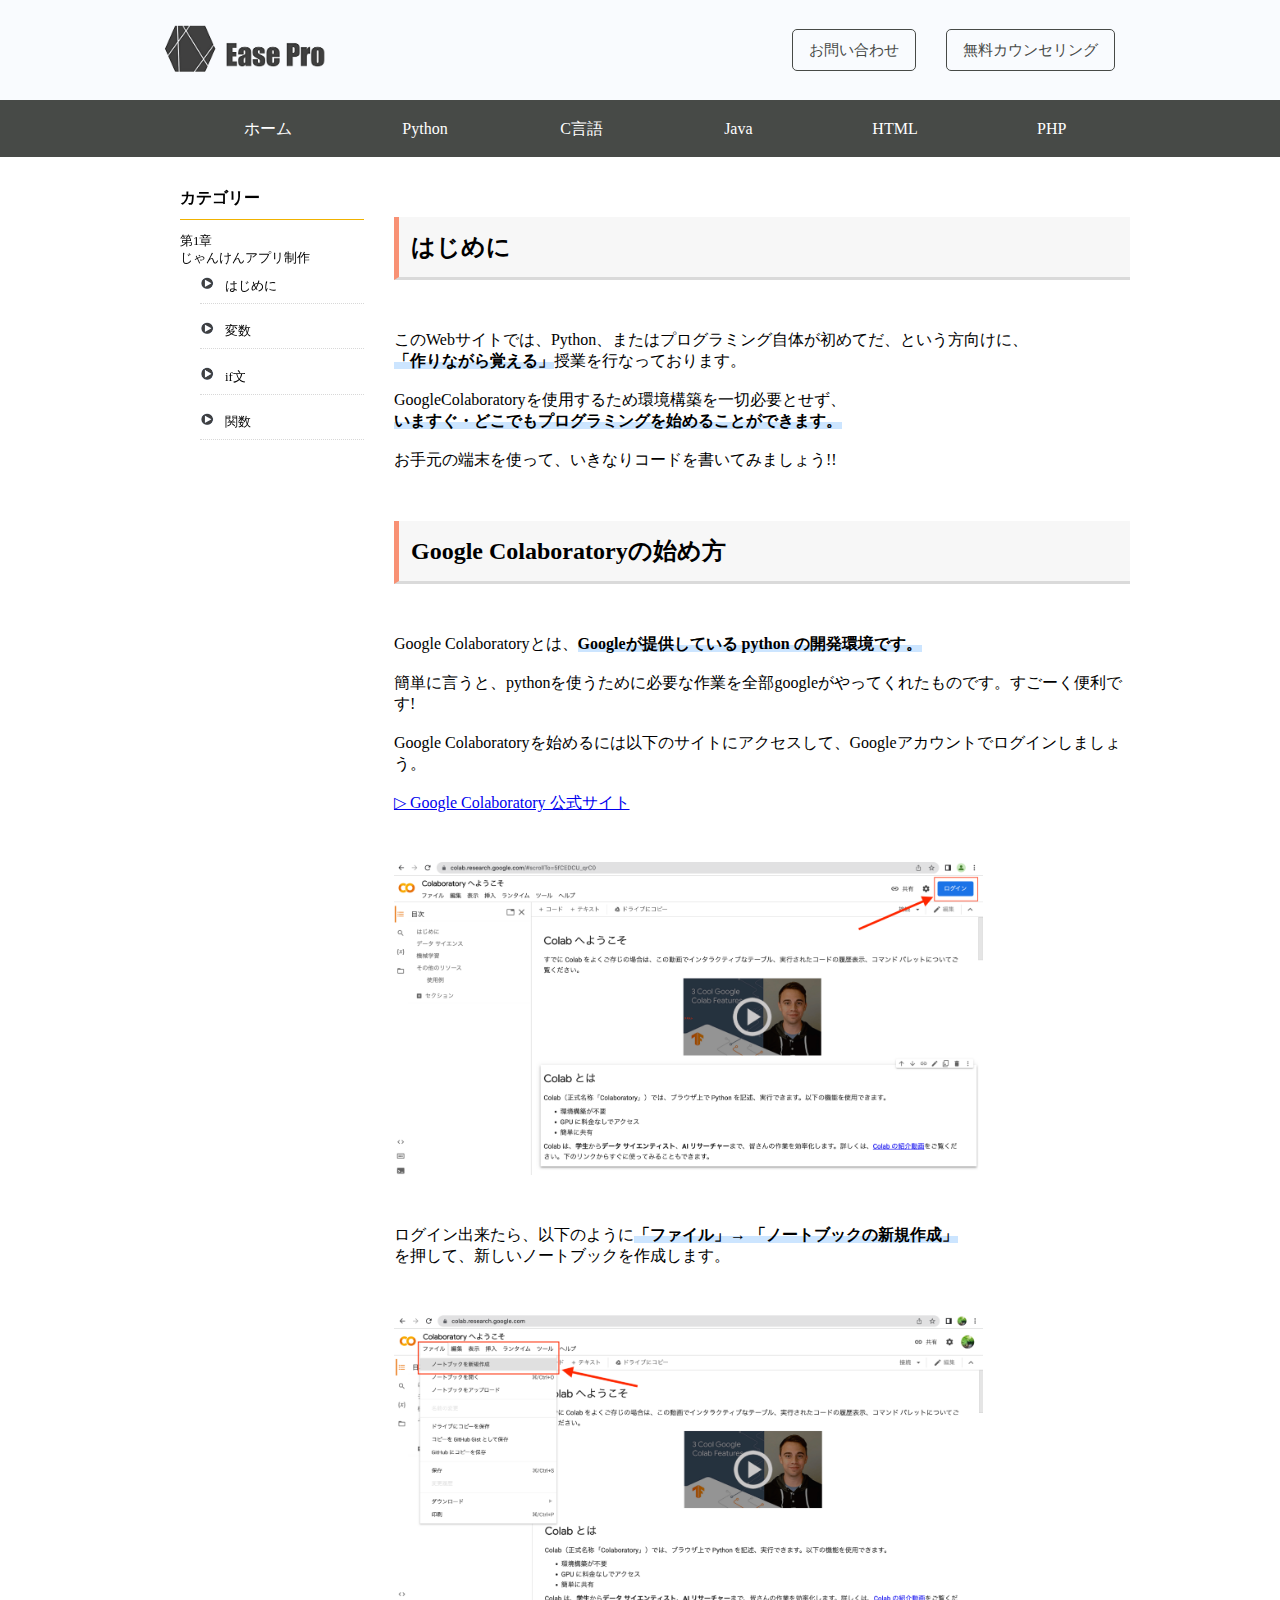
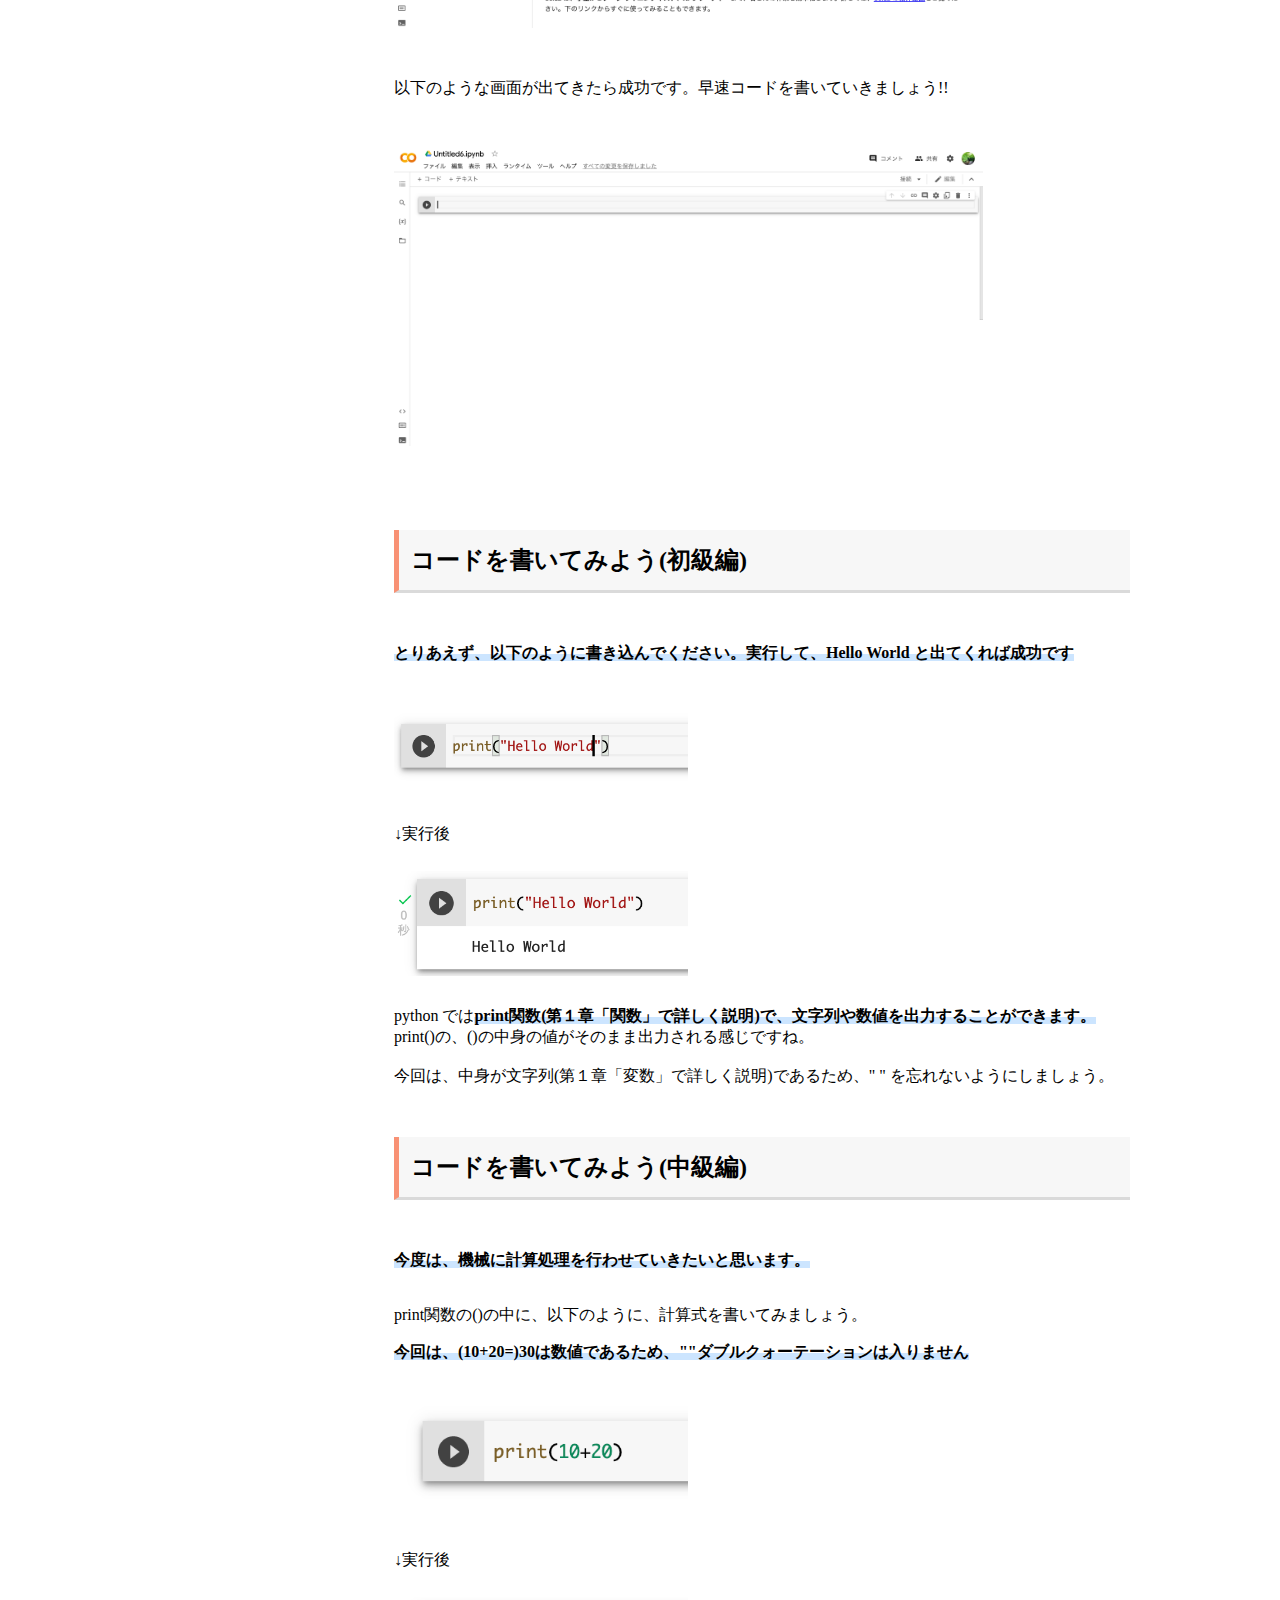
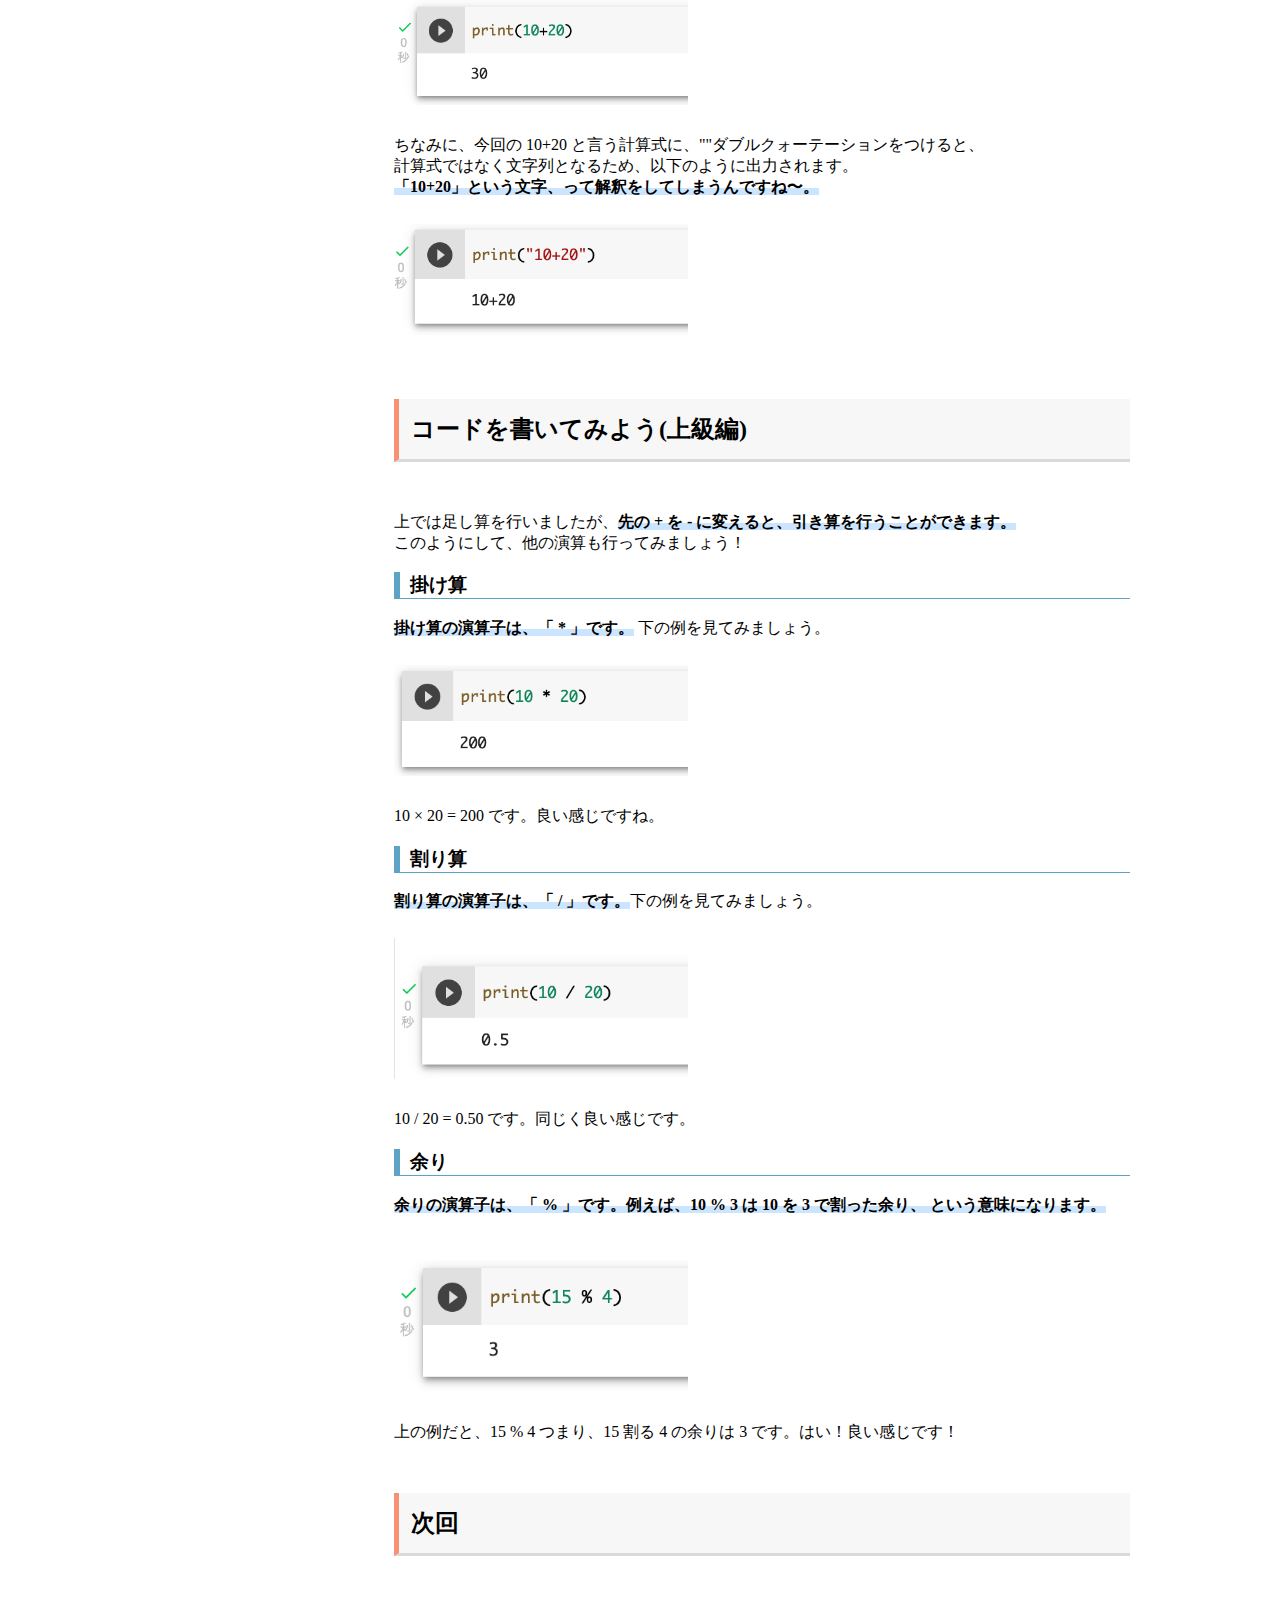
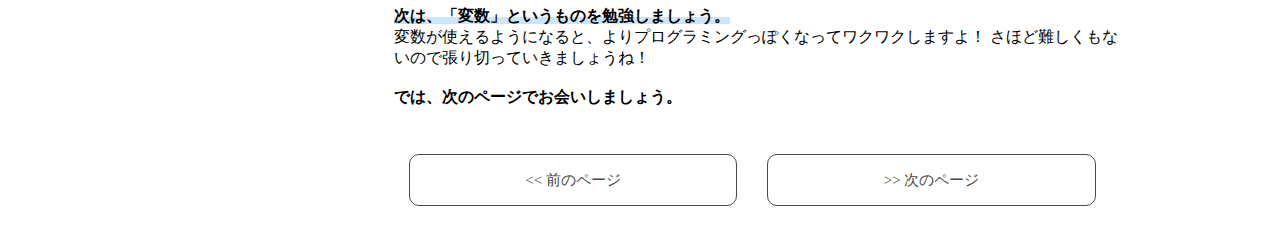
==== variable.html @ eeb214e7 "Add files via upload" ====
<!DOCTYPE html>
<html lang="en">
<head>
    <meta charset="UTF-8">
    <meta http-equiv="X-UA-Compatible" content="IE=edge">
    <meta name="viewport" content="width=device-width, initial-scale=1.0">
    <title>EasePro</title>
    <link rel="stylesheet" type="text/css" href="style.css">
</head>

<body>
    <div class="header">
        <div class="header-top">
            <a href="https://genki2001.github.io/EasePro/">
                <img src="img_logo/EasePro_logo2.png" id="header-top__left-img">
            </a>
            <div class="header-top__right-container">
                <a href="https://genki2001.github.io/EasePro/" class="content">お問い合わせ</a>
                <a href="https://genki2001.github.io/EasePro/" class="content">無料カウンセリング</a>
            </div>
        </div>
        <div class="navigator">
            <nav>
                <ul>
                    <li><a href="https://genki2001.github.io/EasePro/" class="content">ホーム</a></li>
                    <li><a href="https://genki2001.github.io/EasePro/" class="content">Python</a></li>
                    <li><a href="https://genki2001.github.io/EasePro/" class="content">C言語</a></li>
                    <li><a href="https://genki2001.github.io/EasePro/" class="content">Java</a></li>
                    <li><a href="https://genki2001.github.io/EasePro/" class="content">HTML</a></li>
                    <li><a href="https://genki2001.github.io/EasePro/" class="content">PHP</a></li>
                </ul>
            </nav>
        </div>
    </div>

    <div class="main">
        <div class="left-sidebar">
            <h1 class="menu">カテゴリー</h1>
            <ul>
                <ul>第1章<br>じゃんけんアプリ制作
                    <li>
                        <a href="https://genki2001.github.io/EasePro/" class="content"><img src="img_logo/kajou.png" class="kajou">はじめに</a>
                    </li>
                    <li>
                        <a href="https://genki2001.github.io/EasePro/" class="content"><img src="img_logo/kajou.png" class="kajou">変数</a>
                    </li>
                    <li>
                        <a href="https://genki2001.github.io/EasePro/" class="content"><img src="img_logo/kajou.png" class="kajou">if文</a>
                    </li>
                    <li>
                        <a href="https://genki2001.github.io/EasePro/" class="content"><img src="img_logo/kajou.png" class="kajou">関数</a></li>
                </ul>
            </ul>
        </div>
        <div class="right-main">
            <h2 class="title">はじめに</h2>
            <p>このWebサイトでは、Python、またはプログラミング自体が初めてだ、という方向けに、<br>
                <strong>「作りながら覚える」</strong>授業を行なっております。 <br><br>
                GoogleColaboratoryを使用するため環境構築を一切必要とせず、<br>
                <strong>いますぐ・どこでもプログラミングを始めることができます。</strong> <br><br>
                お手元の端末を使って、いきなりコードを書いてみましょう!!
            </p>
            <h2 class="title">Google Colaboratoryの始め方</h2>
            <p>Google Colaboratoryとは、<strong>Googleが提供している python の開発環境です。</strong><br><br>
                簡単に言うと、pythonを使うために必要な作業を全部googleがやってくれたものです。すごーく便利です!<br><br>
                Google Colaboratoryを始めるには以下のサイトにアクセスして、Googleアカウントでログインしましょう。<br><br>
                <a href="https://colab.research.google.com/">
                    &#9655; Google Colaboratory 公式サイト
                </a>
                <br><br>
                <img src="img_colabo/colabo_title.png" class="colabo-img">
                <p>ログイン出来たら、以下のように<strong>「ファイル」→ 「ノートブックの新規作成」</strong> <br>
                    を押して、新しいノートブックを作成します。<br><br>
                <img src="img_colabo/colabo_title2.png" class="colabo-img">

                <p>以下のような画面が出てきたら成功です。早速コードを書いていきましょう!!<br><br>
                <img src="img_colabo/colabo_code.png" class="colabo-img">
            </p>
            <h2 class="title">コードを書いてみよう(初級編)</h2>
            <strong>とりあえず、以下のように書き込んでください。実行して、Hello World と出てくれば成功です</strong> <br><br>
            <p></p>
            <img src="img_colabo/colabo_code_print.png" class="colabo-img-code">

            <p>&#8595;実行後</p>
            <img src="img_colabo/colabo_code_print_suc.png" class="colabo-img-code">
            <p>python では<strong>print関数(第１章「関数」で詳しく説明)で、文字列や数値を出力することができます。</strong>
               <br> print()の、()の中身の値がそのまま出力される感じですね。<br><br>

                今回は、中身が文字列(第１章「変数」で詳しく説明)であるため、" " を忘れないようにしましょう。

            </p>
            <h2 class="title">コードを書いてみよう(中級編)</h2>
            <strong>今度は、機械に計算処理を行わせていきたいと思います。</strong> <br><br>
            <p>print関数の()の中に、以下のように、計算式を書いてみましょう。</p>
            <p><strong>今回は、(10+20=)30は数値であるため、""ダブルクォーテーションは入りません</strong> </p>

            <img src="img_colabo/colabo_print_10+20.png" class="colabo-img-code">
            <p>&#8595;実行後</p>
            <img src="img_colabo/colabo_code_print_10+20_suc.png" class="colabo-img-code">

            <p>ちなみに、今回の 10+20 と言う計算式に、""ダブルクォーテーションをつけると、<br>
                計算式ではなく文字列となるため、以下のように出力されます。<br>
                <strong>「10+20」という文字、って解釈をしてしまうんですね〜。</strong> </p>
            <img src="img_colabo/colabo_code_quotation.png" class="colabo-img-code">

            <h2 class="title">コードを書いてみよう(上級編)</h2>
            <p>上では足し算を行いましたが、<strong>先の + を - に変えると、引き算を行うことができます。</strong> <br>
                このようにして、他の演算も行ってみましょう！</p>

            <h3 class="subtitle">掛け算</h3>
            <p><strong>掛け算の演算子は、「 * 」です。</strong> 下の例を見てみましょう。<br>
            </p>
            <img src="img_colabo/clabo_code_multiple.png" class="colabo-img-code">
            <p>10 × 20 = 200 です。良い感じですね。</p>

            <h3 class="subtitle">割り算</h3>
            <p><strong> 割り算の演算子は、「 / 」です。</strong>下の例を見てみましょう。<br>
                
            </p>
            <img src="img_colabo/colabo_code_divide.png" class="colabo-img-code">
            <p>10 / 20 = 0.50 です。同じく良い感じです。</p>
        
            <h3 class="subtitle">余り</h3>
            <p><strong> 余りの演算子は、「 % 」です。例えば、10 % 3 は 10 を 3 で割った余り、
                という意味になります。</strong><br><br>
            </p>
            <img src="img_colabo/colabo_code_pecent.png" class="colabo-img-code">
            <p>上の例だと、15 % 4 つまり、15 割る 4 の余りは 3 です。はい！良い感じです！</p>


            <h2 class="title">次回</h2>
            <p><strong>次は、「変数」というものを勉強しましょう。</strong><br>
                変数が使えるようになると、よりプログラミングっぽくなってワクワクしますよ！
                さほど難しくもないので張り切っていきましょうね！<br><br>
                <b>では、次のページでお会いしましょう。</b> 
            </p>

            <div class="previous-next">
                <div class="next">&#0060;&#0060; 前のページ</div>
                <div class="next">&#0062;&#0062; 次のページ</div>
            </div>
        </div>

    </div>

</body>

</html>
---- style.css ----
body{
    margin: 0;
}


.header{
    width: 100%;
}

.header-top {
    box-sizing: border-box;
    display: flex;
    align-items: center;
    justify-content: space-between;
    padding: 17px 150px;
    background-color: #f9fbfe;
    z-index: 2;
    top: 0;
}

#header-top__left-img{
    width: 200px;
}

.header-top__right-container{
    display: flex;
}

.header-top__right-container > .content{
    font-size: 15px;
    color: #474a47;
    border: 1.5px solid #474a47;
    border-radius: 5px;
    line-height: 40px;
    padding: 0 16px;
    margin: 0 15px;
    cursor: pointer;
    transition: .3s;
    text-decoration: none;
}

.header-top__right-container > .content:hover{
    background-color: #474a47;
    color: white;
}

.navigator{
    box-sizing: border-box;
    padding: 5px 150px;
    width: 100%;
    background-color: #474a47;
}

.navigator nav{
    list-style: none;
}

.navigator nav ul{
    display: flex;
    justify-content: space-evenly;
    margin: 0 0;
}

.navigator nav ul li{
    color: white;
    width: 100%;
    justify-content: center;
    list-style: none;
    display: block;
    margin: 0 0;
    text-align: center;
}

.navigator nav ul li > .content{
    display: block;
    padding: 15px 7px;
    cursor: pointer;
    color: #fff;
    line-height: 15px;
    transition: all .2s;
    text-decoration: none;
    border: 1.0px solid #474a47;
    border-radius: 3px;
}

.navigator nav ul li > .content:hover {
    border: 1.0px solid #fff;
}

.main{
    padding: 10px 150px;
    display: flex;
}

.left-sidebar{
    position: sticky;
    width: 20%;
    top: 0px;
    margin: 10px 30px;
    height: 300px;
}

.menu{
    overflow: hidden;
    font-size: 1.0rem;
    padding-bottom: 10px;
    border-bottom: 1px solid #f0b200;
}

.kajou {
    width: 15px;
    margin-right: 10px;
}

.left-sidebar ul{
    font-size: 0.8rem;
    padding-left: 0px;
    list-style: none;
}

.left-sidebar ul ul li{
    position: relative; 
    font-size: 0.8rem;
    padding: 10px 0 10px 0px;
    margin-bottom: 8px;
    margin-left: 20px;
    border-bottom: dotted 1px #d8d8d8;
    line-height: 1.0;
    text-decoration: none;
}
.left-sidebar ul ul li a{
    color: inherit;
    text-decoration: none;
    transition: .2s;
}
.left-sidebar ul ul li a:hover{
    color: #8d8383;
}


.right-main{
    width: 80%;
}

strong{
    font-weight: bold;
    margin: 50px 0;
    background: linear-gradient(transparent 60%,#cce5ff 60%);
}

.title {
    background: #f7f7f7;
    border-left: solid #f89174 5px;
    padding: 14px 12px;
    border-bottom: solid 3px #dadada;
    margin: 50px 0;
    clear: both;
}

.colabo-img{
    margin: 30px 0;
    width: 80%;
}

.colabo-img-code{
    margin: 10px 0;
    width: 40%;
}

.code{
    border: 1.5px solid #303030;
    border-radius: 5px;
    background: #303030;
    padding: 15px 15px;
    color: white;
}

.subtitle{
    padding-left: 10px;
    border-left: 6px solid #5ca3c5;
    border-bottom: 1px solid #5ca3c5;
}

.previous-next{
    display: flex;
}

.next {
    width: 40%;
    text-align: center;
    font-size: 15px;
    color: #474a47;
    border: 1.5px solid #474a47;
    border-radius: 10px;
    line-height: 40px;
    padding: 5px 16px;
    margin: 30px 15px;
    cursor: pointer;
    transition: .3s;
    text-decoration: none;
  }

.next:hover{
    color: white;
    background-color: #474a47;
}
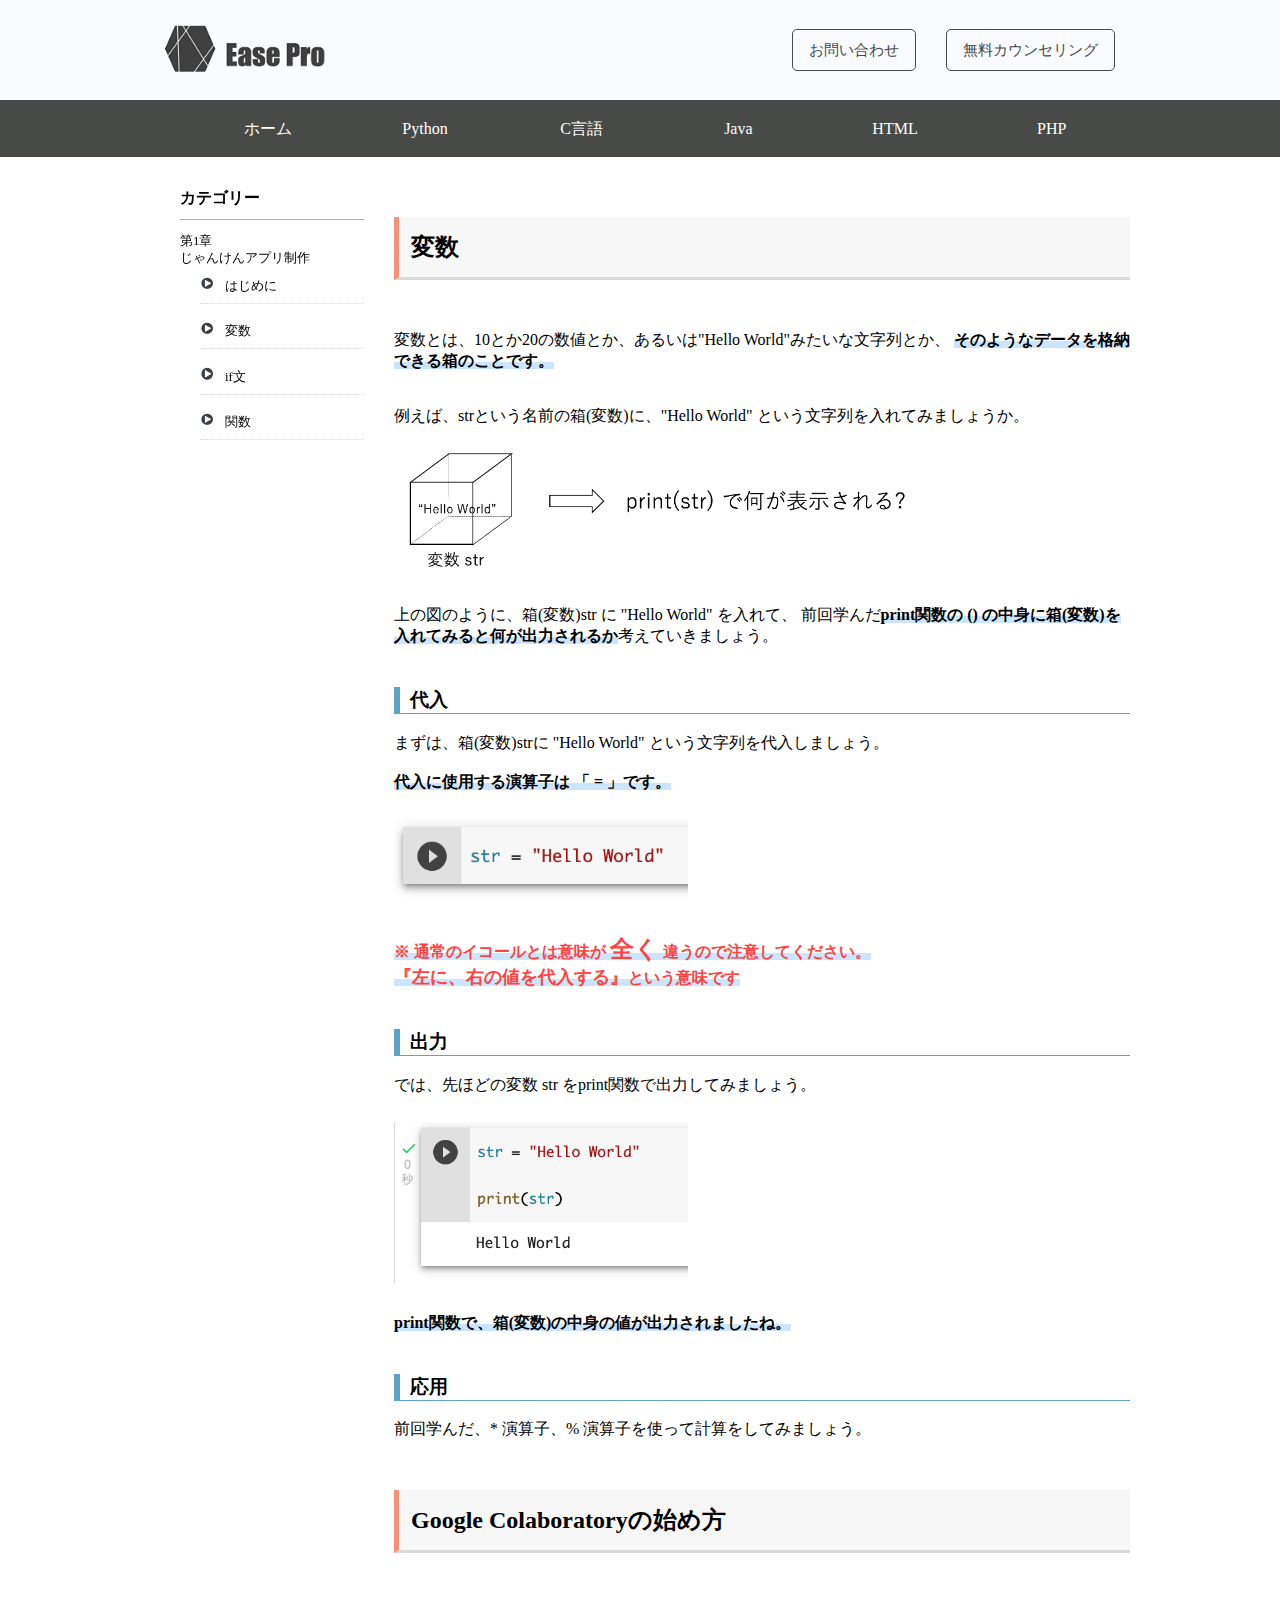
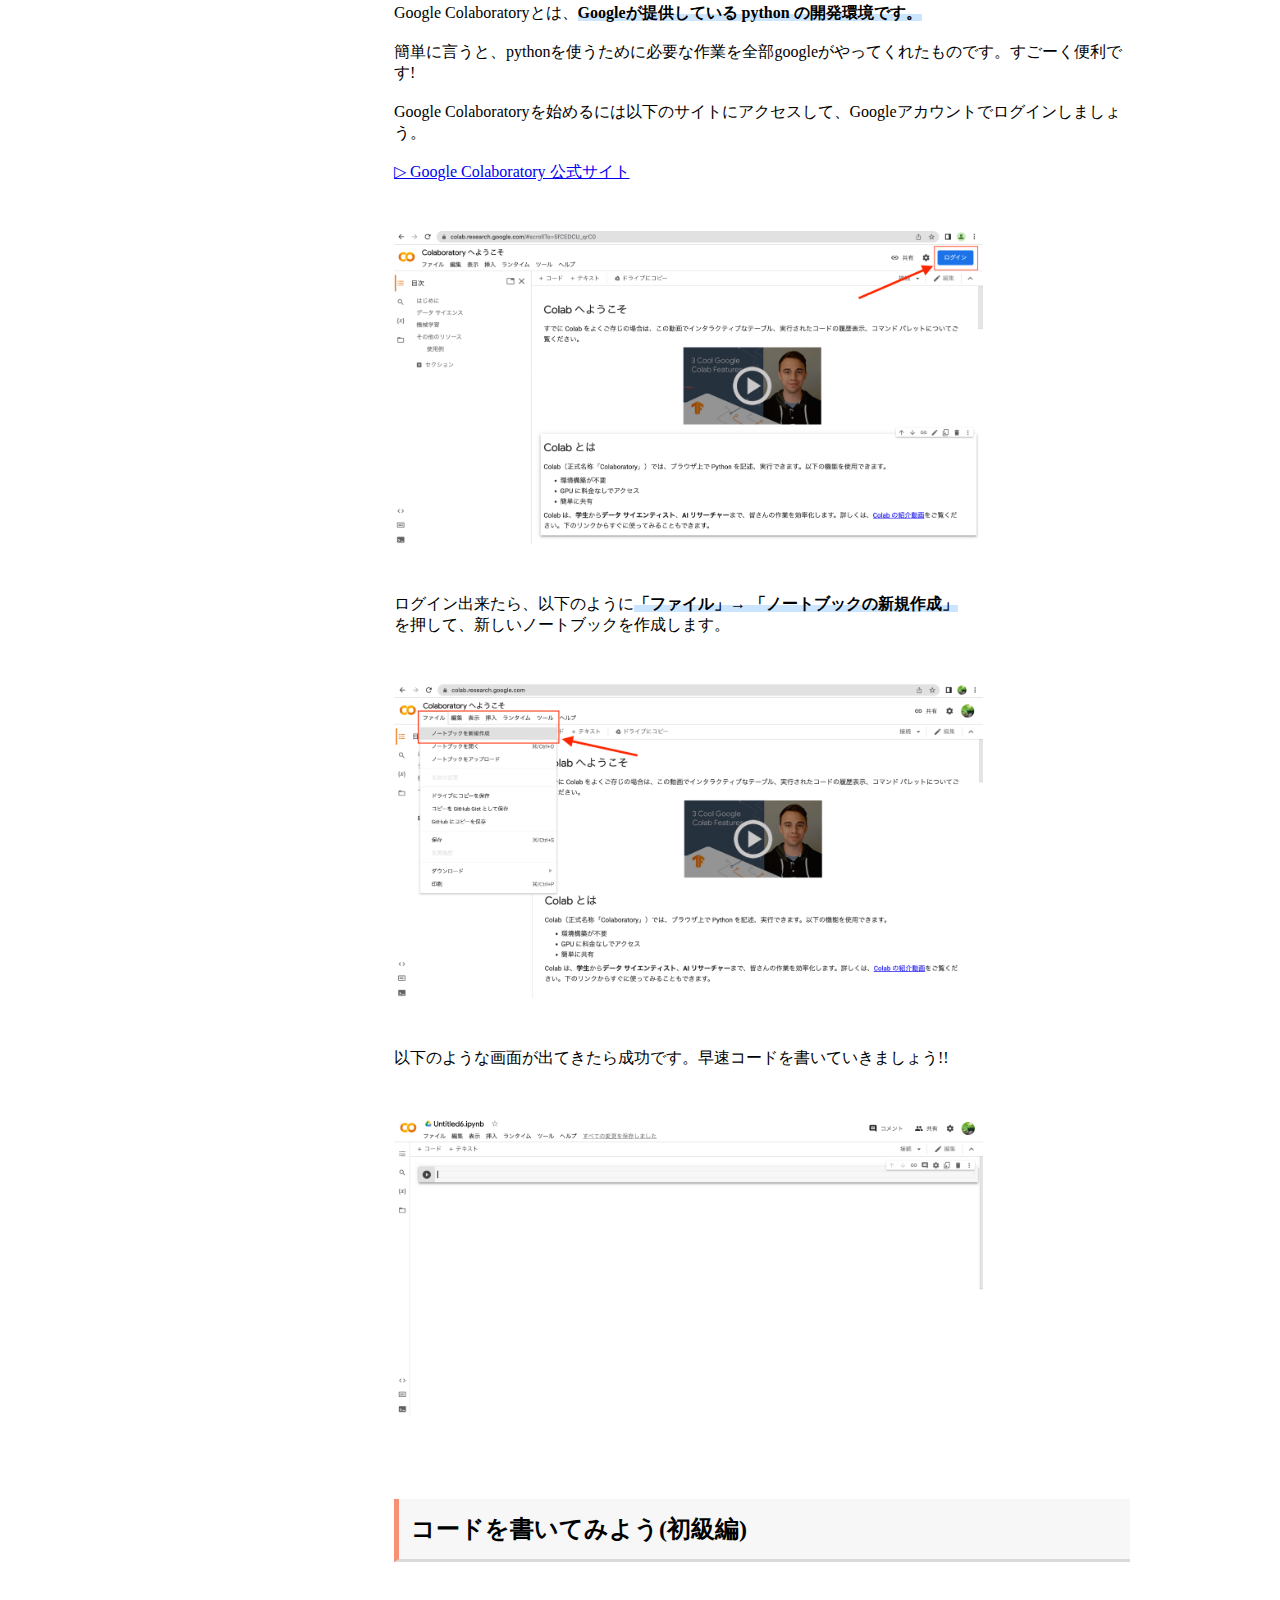
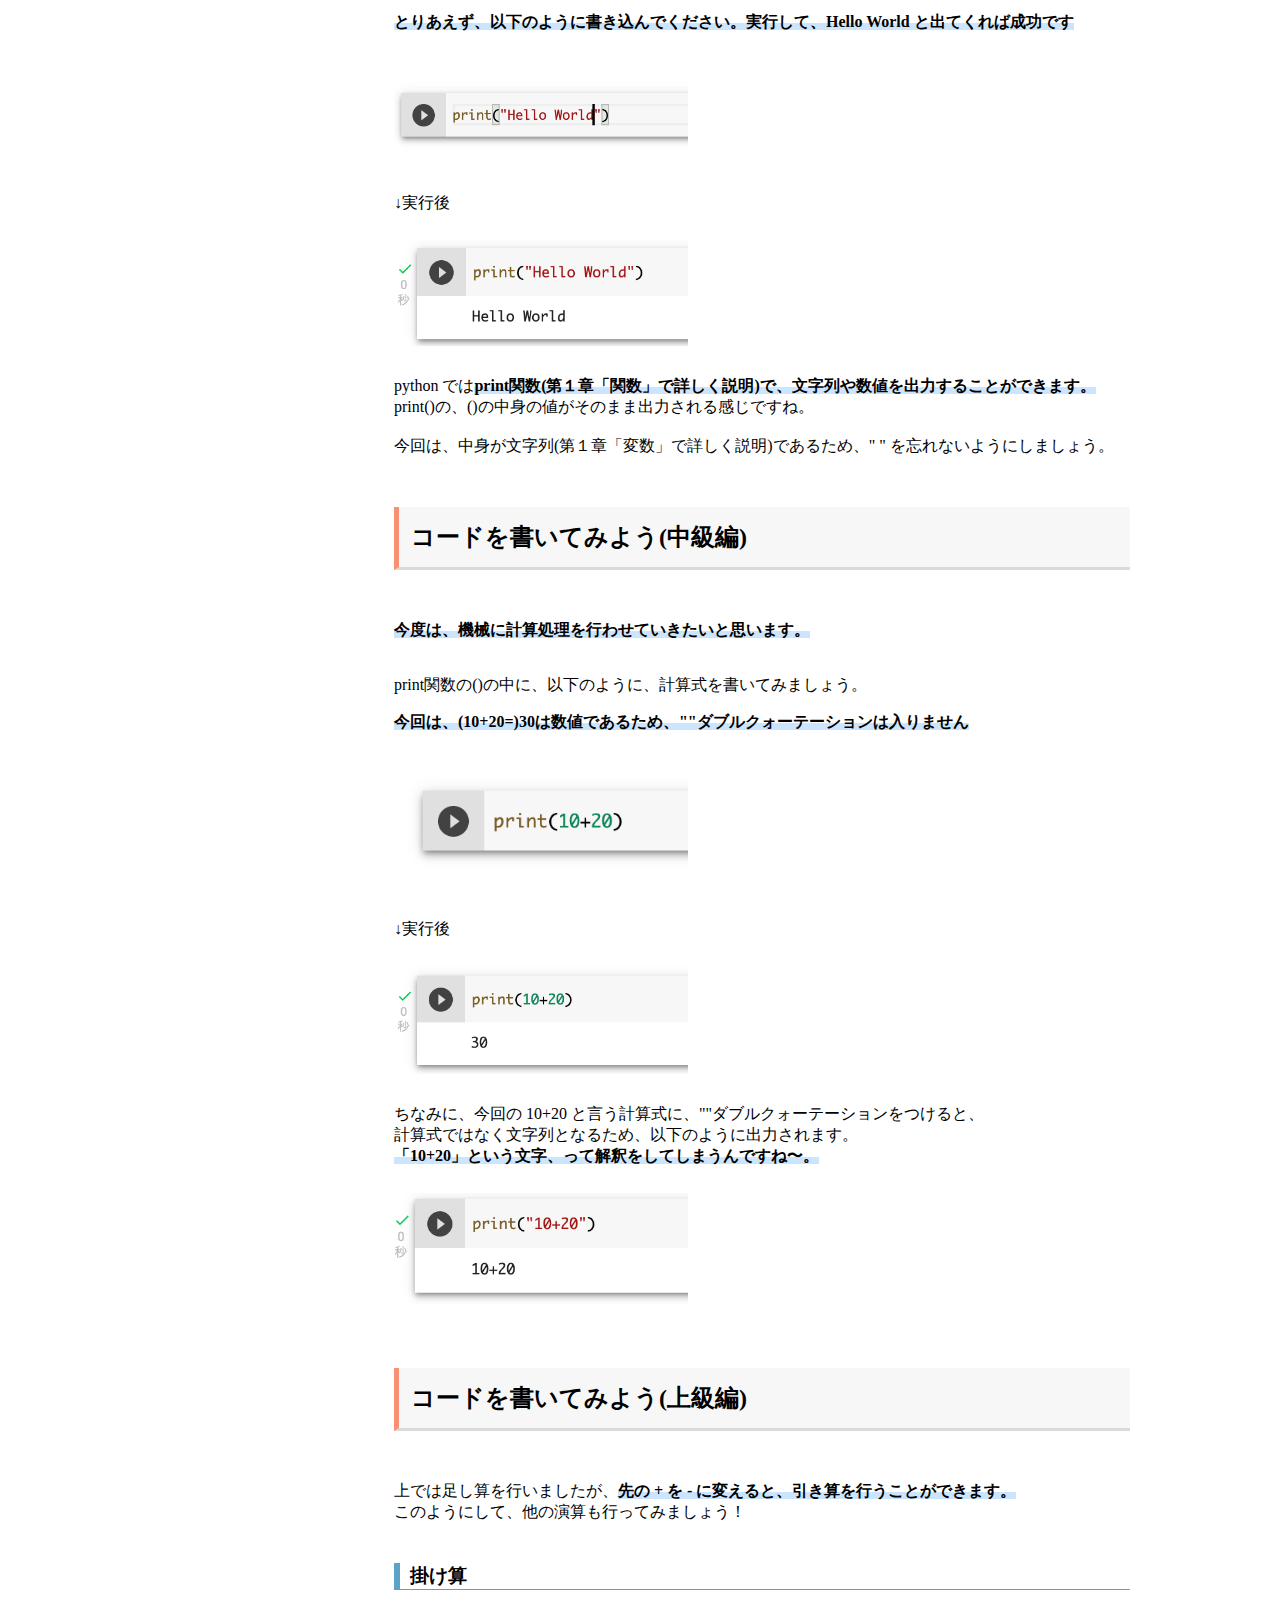
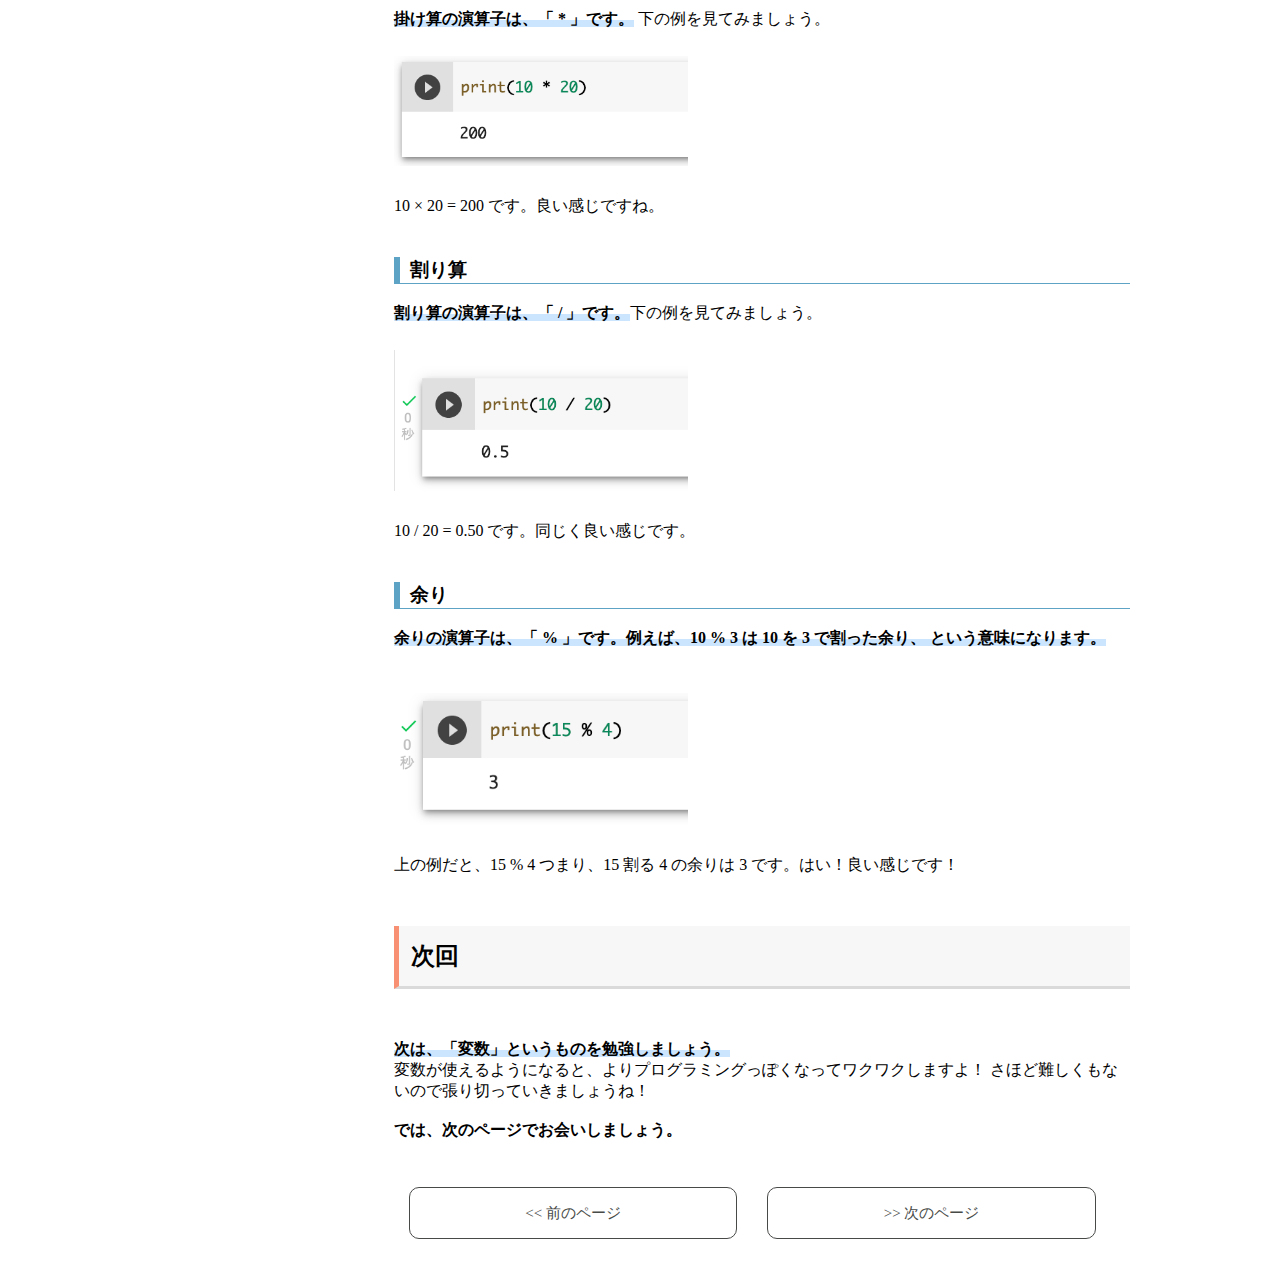
==== commit 9a5f39a3: "Add files via upload" ====
--- a/variable.html
+++ b/variable.html
@@ -53,12 +53,31 @@
             </ul>
         </div>
         <div class="right-main">
-            <h2 class="title">はじめに</h2>
-            <p>このWebサイトでは、Python、またはプログラミング自体が初めてだ、という方向けに、<br>
-                <strong>「作りながら覚える」</strong>授業を行なっております。 <br><br>
-                GoogleColaboratoryを使用するため環境構築を一切必要とせず、<br>
-                <strong>いますぐ・どこでもプログラミングを始めることができます。</strong> <br><br>
-                お手元の端末を使って、いきなりコードを書いてみましょう!!
+            <h2 class="title">変数</h2>
+            <p>変数とは、10とか20の数値とか、あるいは"Hello World"みたいな文字列とか、
+                <strong>そのようなデータを格納できる箱のことです。</strong> <br><br>
+            <p>例えば、strという名前の箱(変数)に、"Hello World" という文字列を入れてみましょうか。</p>
+            <img src="img_image/variable_str.png" style="width: 70%; margin: 10px;">
+            <p>上の図のように、箱(変数)str に "Hello World" を入れて、
+                前回学んだ<strong>print関数の () の中身に箱(変数)を入れてみると何が出力されるか</strong>考えていきましょう。
+            </p>
+
+            <h3 class="subtitle">代入</h3>
+            <p>まずは、箱(変数)strに "Hello World" という文字列を代入しましょう。<br><br>
+               <strong>代入に使用する演算子は 「 = 」です。</strong>
+            </p>
+            <img src="img_colabo/colabo_code_str.png" class="colabo-img-code">
+            <p><strong style="color: #ff4242;">※ 通常のイコールとは意味が <font size="5"> 全く</font> 違うので注意してください。<br>
+                <font size="4">『左に、右の値を代入する』</font>という意味です</strong> </p>
+
+            <h3 class="subtitle">出力</h3>
+            <p>では、先ほどの変数 str をprint関数で出力してみましょう。</p>
+            <img src="img_colabo/colabo_code_str_suc.png" class="colabo-img-code">
+            <p><strong>print関数で、箱(変数)の中身の値が出力されましたね。</strong></p>
+
+            <h3 class="subtitle">応用</h3>
+            <p>前回学んだ、* 演算子、% 演算子を使って計算をしてみましょう。</p>
+
             </p>
             <h2 class="title">Google Colaboratoryの始め方</h2>
             <p>Google Colaboratoryとは、<strong>Googleが提供している python の開発環境です。</strong><br><br>
--- a/style.css
+++ b/style.css
@@ -179,6 +179,7 @@
     padding-left: 10px;
     border-left: 6px solid #5ca3c5;
     border-bottom: 1px solid #5ca3c5;
+    margin-top: 40px;
 }
 
 .previous-next{
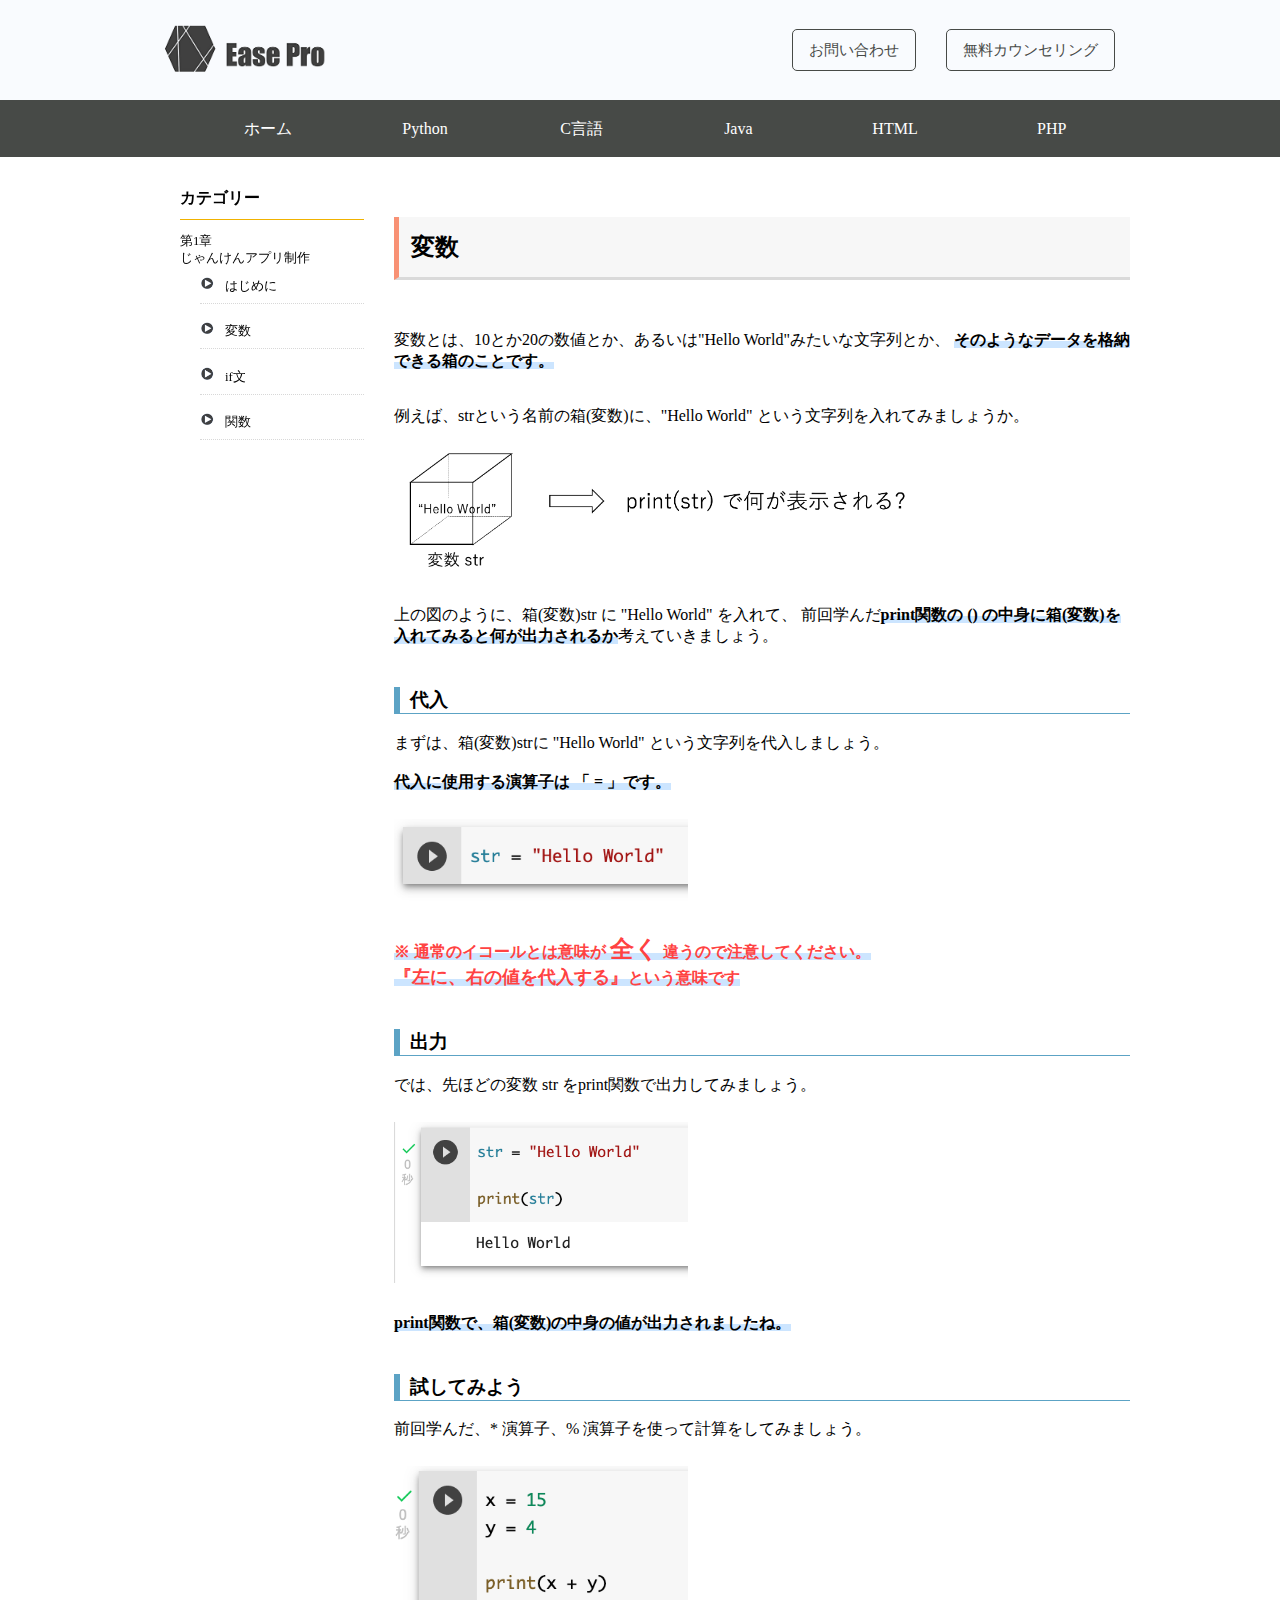
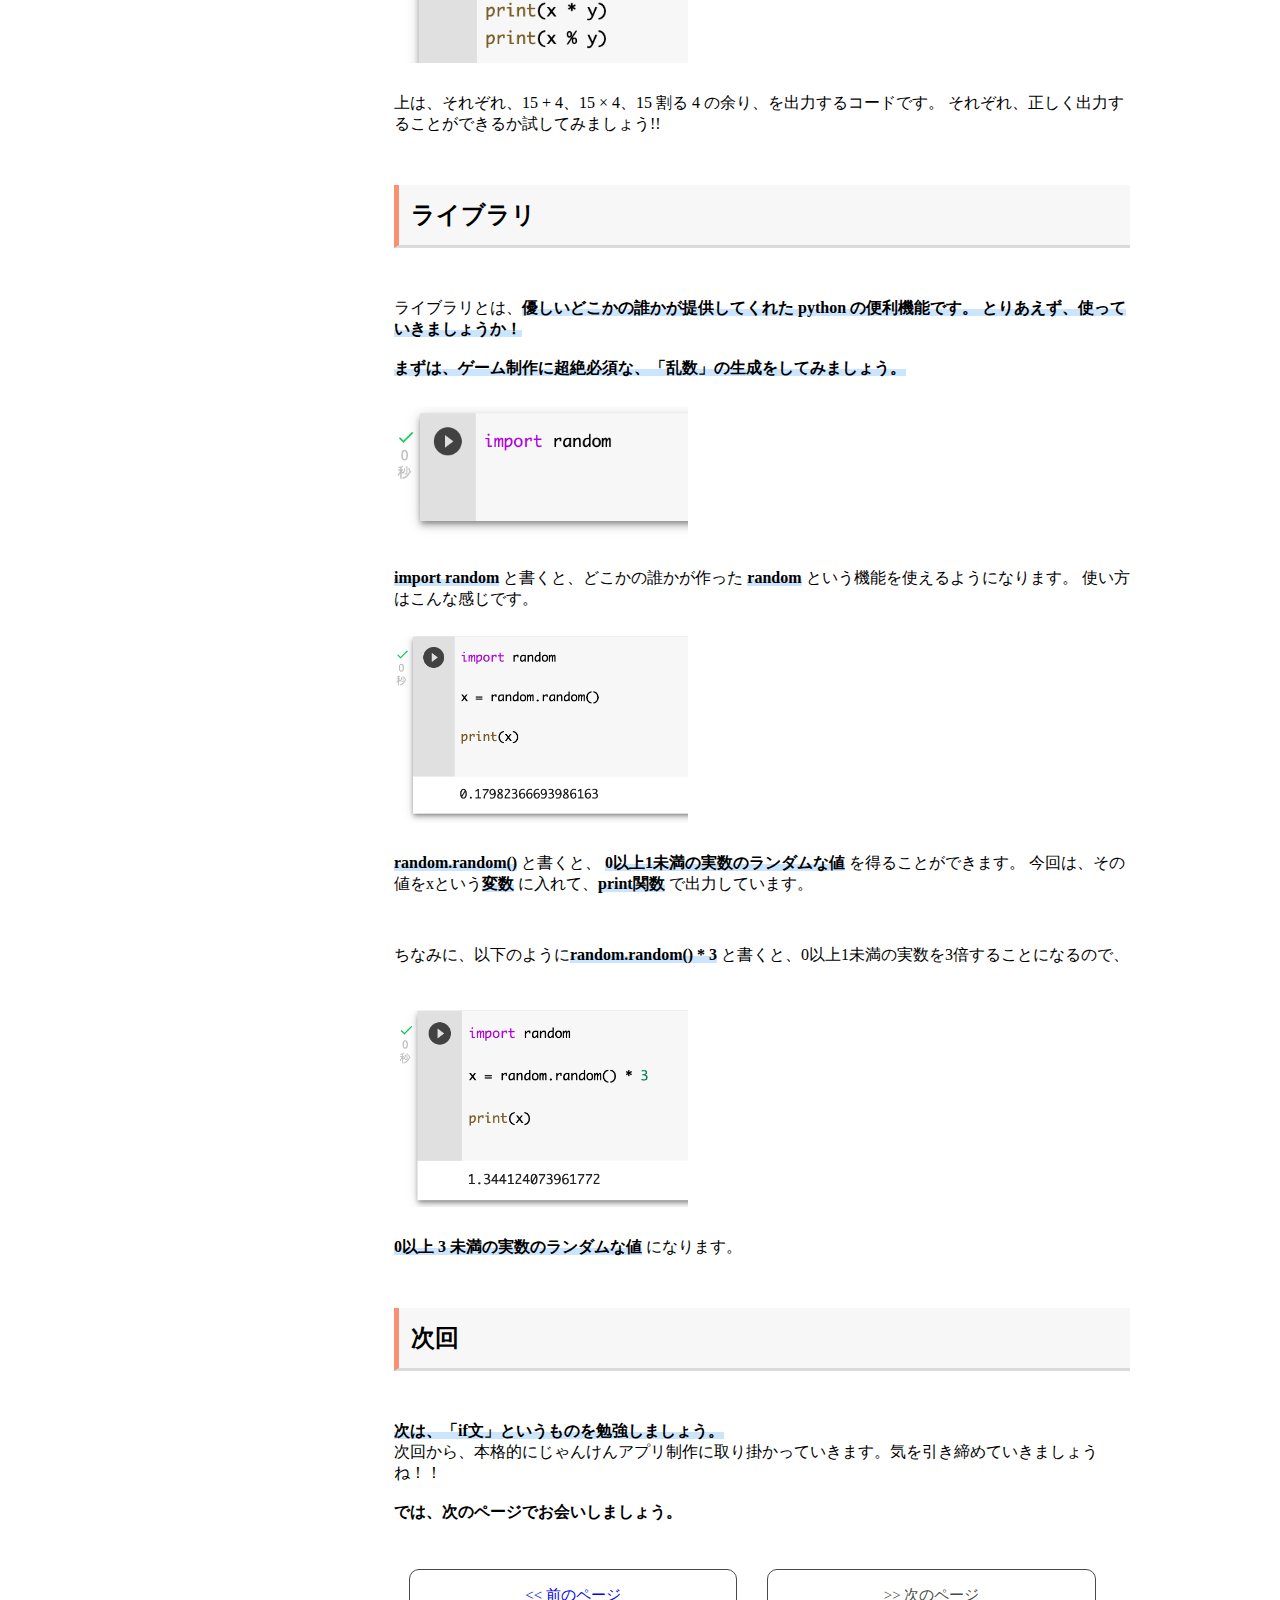
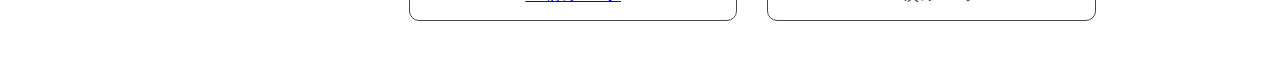
==== commit e5566ba2: "Add files via upload" ====
--- a/variable.html
+++ b/variable.html
@@ -75,89 +75,45 @@
             <img src="img_colabo/colabo_code_str_suc.png" class="colabo-img-code">
             <p><strong>print関数で、箱(変数)の中身の値が出力されましたね。</strong></p>
 
-            <h3 class="subtitle">応用</h3>
+            <h3 class="subtitle">試してみよう</h3>
             <p>前回学んだ、* 演算子、% 演算子を使って計算をしてみましょう。</p>
+            <img src="img_colabo/colabo_code_variables.png" class="colabo-img-code">
+            <p>上は、それぞれ、15 + 4、15 × 4、15 割る 4 の余り、を出力するコードです。
+                それぞれ、正しく出力することができるか試してみましょう!!
+            </p>
 
             </p>
-            <h2 class="title">Google Colaboratoryの始め方</h2>
-            <p>Google Colaboratoryとは、<strong>Googleが提供している python の開発環境です。</strong><br><br>
-                簡単に言うと、pythonを使うために必要な作業を全部googleがやってくれたものです。すごーく便利です!<br><br>
-                Google Colaboratoryを始めるには以下のサイトにアクセスして、Googleアカウントでログインしましょう。<br><br>
-                <a href="https://colab.research.google.com/">
-                    &#9655; Google Colaboratory 公式サイト
-                </a>
+            <h2 class="title">ライブラリ</h2>
+            <p>ライブラリとは、<strong>優しいどこかの誰かが提供してくれた python の便利機能です。
+                とりあえず、使っていきましょうか！</strong><br><br>
+                <strong>まずは、ゲーム制作に超絶必須な、「乱数」の生成をしてみましょう。</strong> 
                 <br><br>
-                <img src="img_colabo/colabo_title.png" class="colabo-img">
-                <p>ログイン出来たら、以下のように<strong>「ファイル」→ 「ノートブックの新規作成」</strong> <br>
-                    を押して、新しいノートブックを作成します。<br><br>
-                <img src="img_colabo/colabo_title2.png" class="colabo-img">
 
-                <p>以下のような画面が出てきたら成功です。早速コードを書いていきましょう!!<br><br>
-                <img src="img_colabo/colabo_code.png" class="colabo-img">
-            </p>
-            <h2 class="title">コードを書いてみよう(初級編)</h2>
-            <strong>とりあえず、以下のように書き込んでください。実行して、Hello World と出てくれば成功です</strong> <br><br>
-            <p></p>
-            <img src="img_colabo/colabo_code_print.png" class="colabo-img-code">
-
-            <p>&#8595;実行後</p>
-            <img src="img_colabo/colabo_code_print_suc.png" class="colabo-img-code">
-            <p>python では<strong>print関数(第１章「関数」で詳しく説明)で、文字列や数値を出力することができます。</strong>
-               <br> print()の、()の中身の値がそのまま出力される感じですね。<br><br>
-
-                今回は、中身が文字列(第１章「変数」で詳しく説明)であるため、" " を忘れないようにしましょう。
-
-            </p>
-            <h2 class="title">コードを書いてみよう(中級編)</h2>
-            <strong>今度は、機械に計算処理を行わせていきたいと思います。</strong> <br><br>
-            <p>print関数の()の中に、以下のように、計算式を書いてみましょう。</p>
-            <p><strong>今回は、(10+20=)30は数値であるため、""ダブルクォーテーションは入りません</strong> </p>
-
-            <img src="img_colabo/colabo_print_10+20.png" class="colabo-img-code">
-            <p>&#8595;実行後</p>
-            <img src="img_colabo/colabo_code_print_10+20_suc.png" class="colabo-img-code">
-
-            <p>ちなみに、今回の 10+20 と言う計算式に、""ダブルクォーテーションをつけると、<br>
-                計算式ではなく文字列となるため、以下のように出力されます。<br>
-                <strong>「10+20」という文字、って解釈をしてしまうんですね〜。</strong> </p>
-            <img src="img_colabo/colabo_code_quotation.png" class="colabo-img-code">
-
-            <h2 class="title">コードを書いてみよう(上級編)</h2>
-            <p>上では足し算を行いましたが、<strong>先の + を - に変えると、引き算を行うことができます。</strong> <br>
-                このようにして、他の演算も行ってみましょう！</p>
-
-            <h3 class="subtitle">掛け算</h3>
-            <p><strong>掛け算の演算子は、「 * 」です。</strong> 下の例を見てみましょう。<br>
-            </p>
-            <img src="img_colabo/clabo_code_multiple.png" class="colabo-img-code">
-            <p>10 × 20 = 200 です。良い感じですね。</p>
-
-            <h3 class="subtitle">割り算</h3>
-            <p><strong> 割り算の演算子は、「 / 」です。</strong>下の例を見てみましょう。<br>
-                
-            </p>
-            <img src="img_colabo/colabo_code_divide.png" class="colabo-img-code">
-            <p>10 / 20 = 0.50 です。同じく良い感じです。</p>
-        
-            <h3 class="subtitle">余り</h3>
-            <p><strong> 余りの演算子は、「 % 」です。例えば、10 % 3 は 10 を 3 で割った余り、
-                という意味になります。</strong><br><br>
-            </p>
-            <img src="img_colabo/colabo_code_pecent.png" class="colabo-img-code">
-            <p>上の例だと、15 % 4 つまり、15 割る 4 の余りは 3 です。はい！良い感じです！</p>
+                <img src="img_colabo/code_random.png" class="colabo-img-code">
 
 
-            <h2 class="title">次回</h2>
-            <p><strong>次は、「変数」というものを勉強しましょう。</strong><br>
-                変数が使えるようになると、よりプログラミングっぽくなってワクワクしますよ！
-                さほど難しくもないので張り切っていきましょうね！<br><br>
-                <b>では、次のページでお会いしましょう。</b> 
-            </p>
+                <p><strong>import random</strong> と書くと、どこかの誰かが作った <strong>random</strong> という機能を使えるようになります。
+                    使い方はこんな感じです。<p>
 
-            <div class="previous-next">
-                <div class="next">&#0060;&#0060; 前のページ</div>
-                <div class="next">&#0062;&#0062; 次のページ</div>
-            </div>
+                <img src="img_colabo/code_random_2.png" class="colabo-img-code">
+                <p><strong>random.random()</strong> と書くと、 <strong>0以上1未満の実数のランダムな値</strong> を得ることができます。
+                    今回は、その値をxという<strong>変数</strong> に入れて、<strong>print関数</strong> で出力しています。<p><br>
+
+                <p>ちなみに、以下のように<strong>random.random() * 3</strong> と書くと、0以上1未満の実数を3倍することになるので、<br><br></p>
+                <img src="img_colabo/code_random_3.png" class="colabo-img-code">
+                <p><strong>0以上 3 未満の実数のランダムな値</strong> になります。</p>
+                
+                
+                <h2 class="title">次回</h2>
+                <p><strong>次は、「if文」というものを勉強しましょう。</strong><br>
+                    次回から、本格的にじゃんけんアプリ制作に取り掛かっていきます。気を引き締めていきましょうね！！<br><br>
+                    <b>では、次のページでお会いしましょう。</b> 
+                </p>
+    
+                <div class="previous-next">
+                    <div class="next"><a href="https://genki2001.github.io/EasePro/">&#0060;&#0060; 前のページ</a> </div>
+                    <div class="next"><a href="https://genki2001.github.io/EasePro/variable.html"></a>&#0062;&#0062; 次のページ</a> </div>
+                </div>
         </div>
 
     </div>
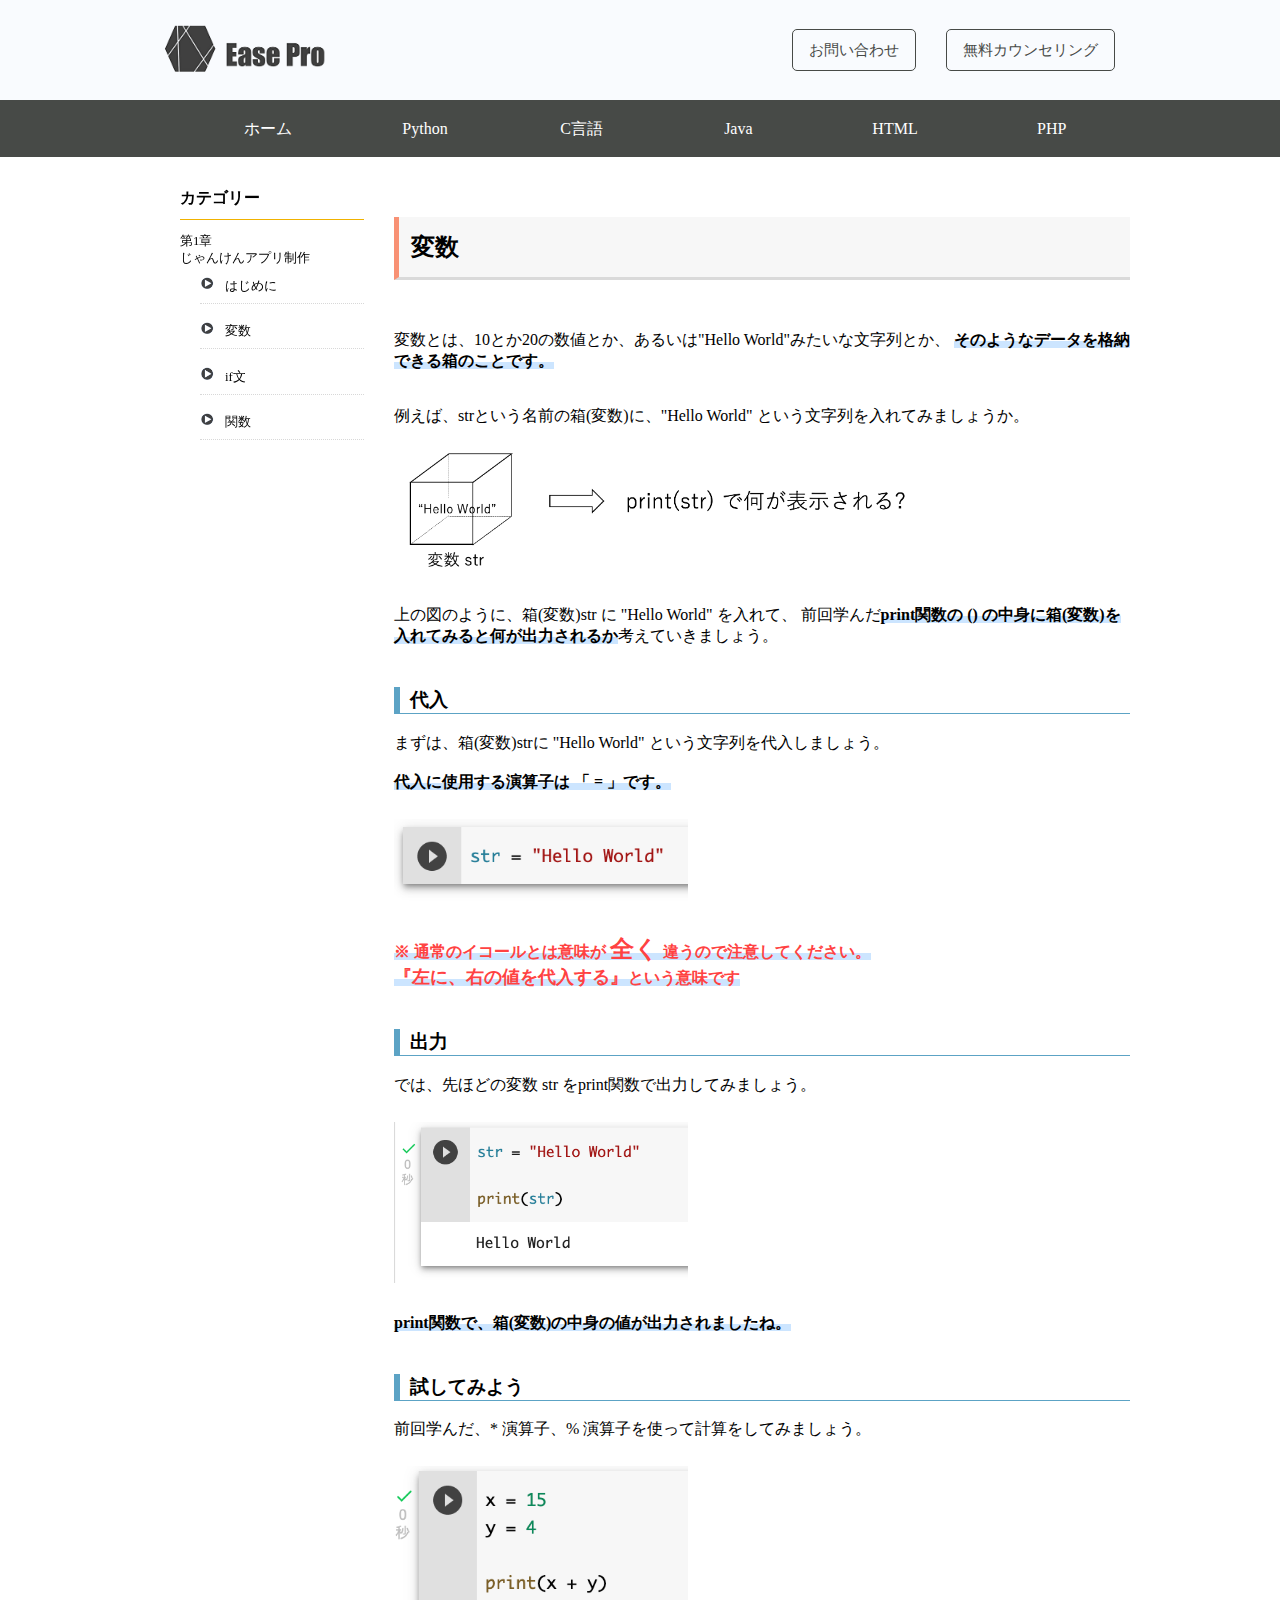
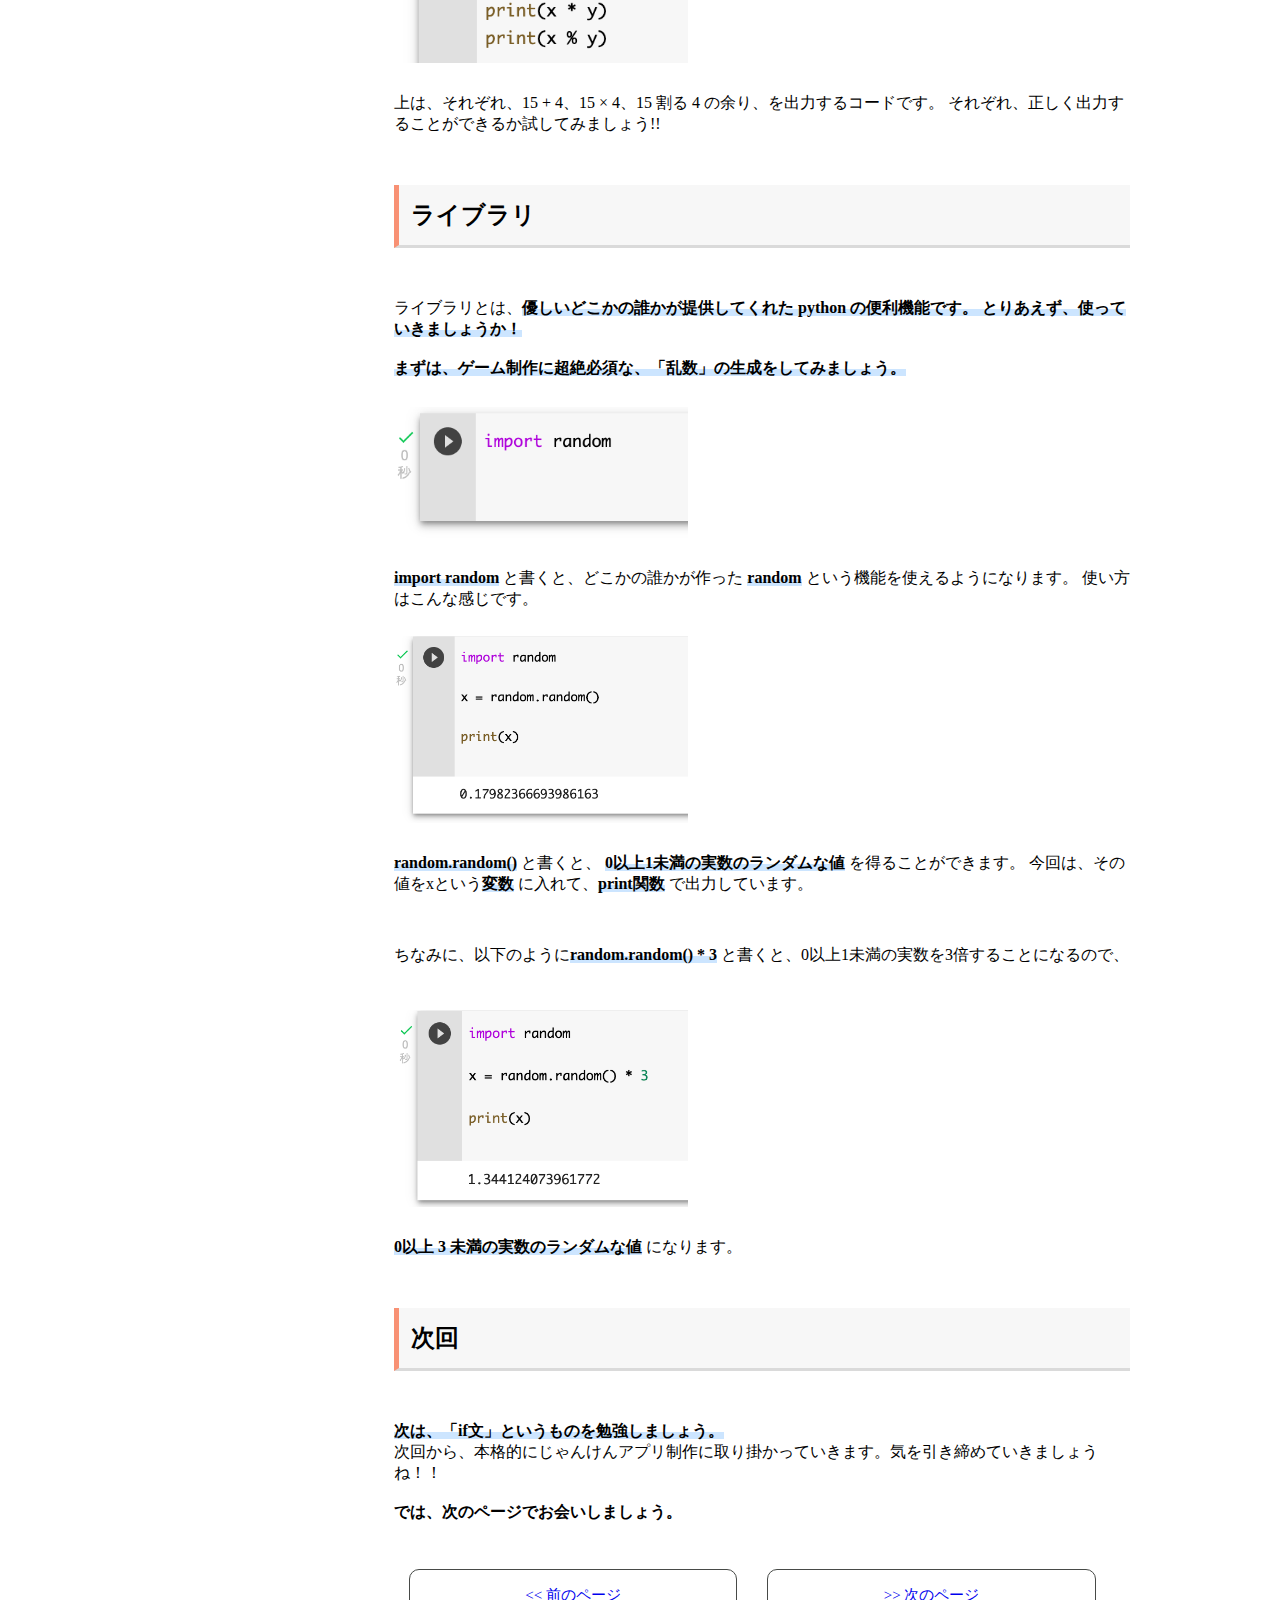
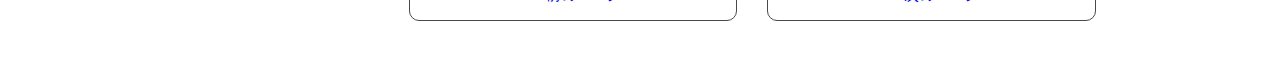
==== commit 252484a3: "Add files via upload" ====
--- a/variable.html
+++ b/variable.html
@@ -111,8 +111,8 @@
                 </p>
     
                 <div class="previous-next">
-                    <div class="next"><a href="https://genki2001.github.io/EasePro/">&#0060;&#0060; 前のページ</a> </div>
-                    <div class="next"><a href="https://genki2001.github.io/EasePro/variable.html"></a>&#0062;&#0062; 次のページ</a> </div>
+                    <div class="next"><a href="https://genki2001.github.io/EasePro/" style="text-decoration: none;">&#0060;&#0060; 前のページ</a> </div>
+                    <div class="next"><a href="https://genki2001.github.io/EasePro/variable.html" style="text-decoration: none;">&#0062;&#0062; 次のページ</a> </div>
                 </div>
         </div>
 
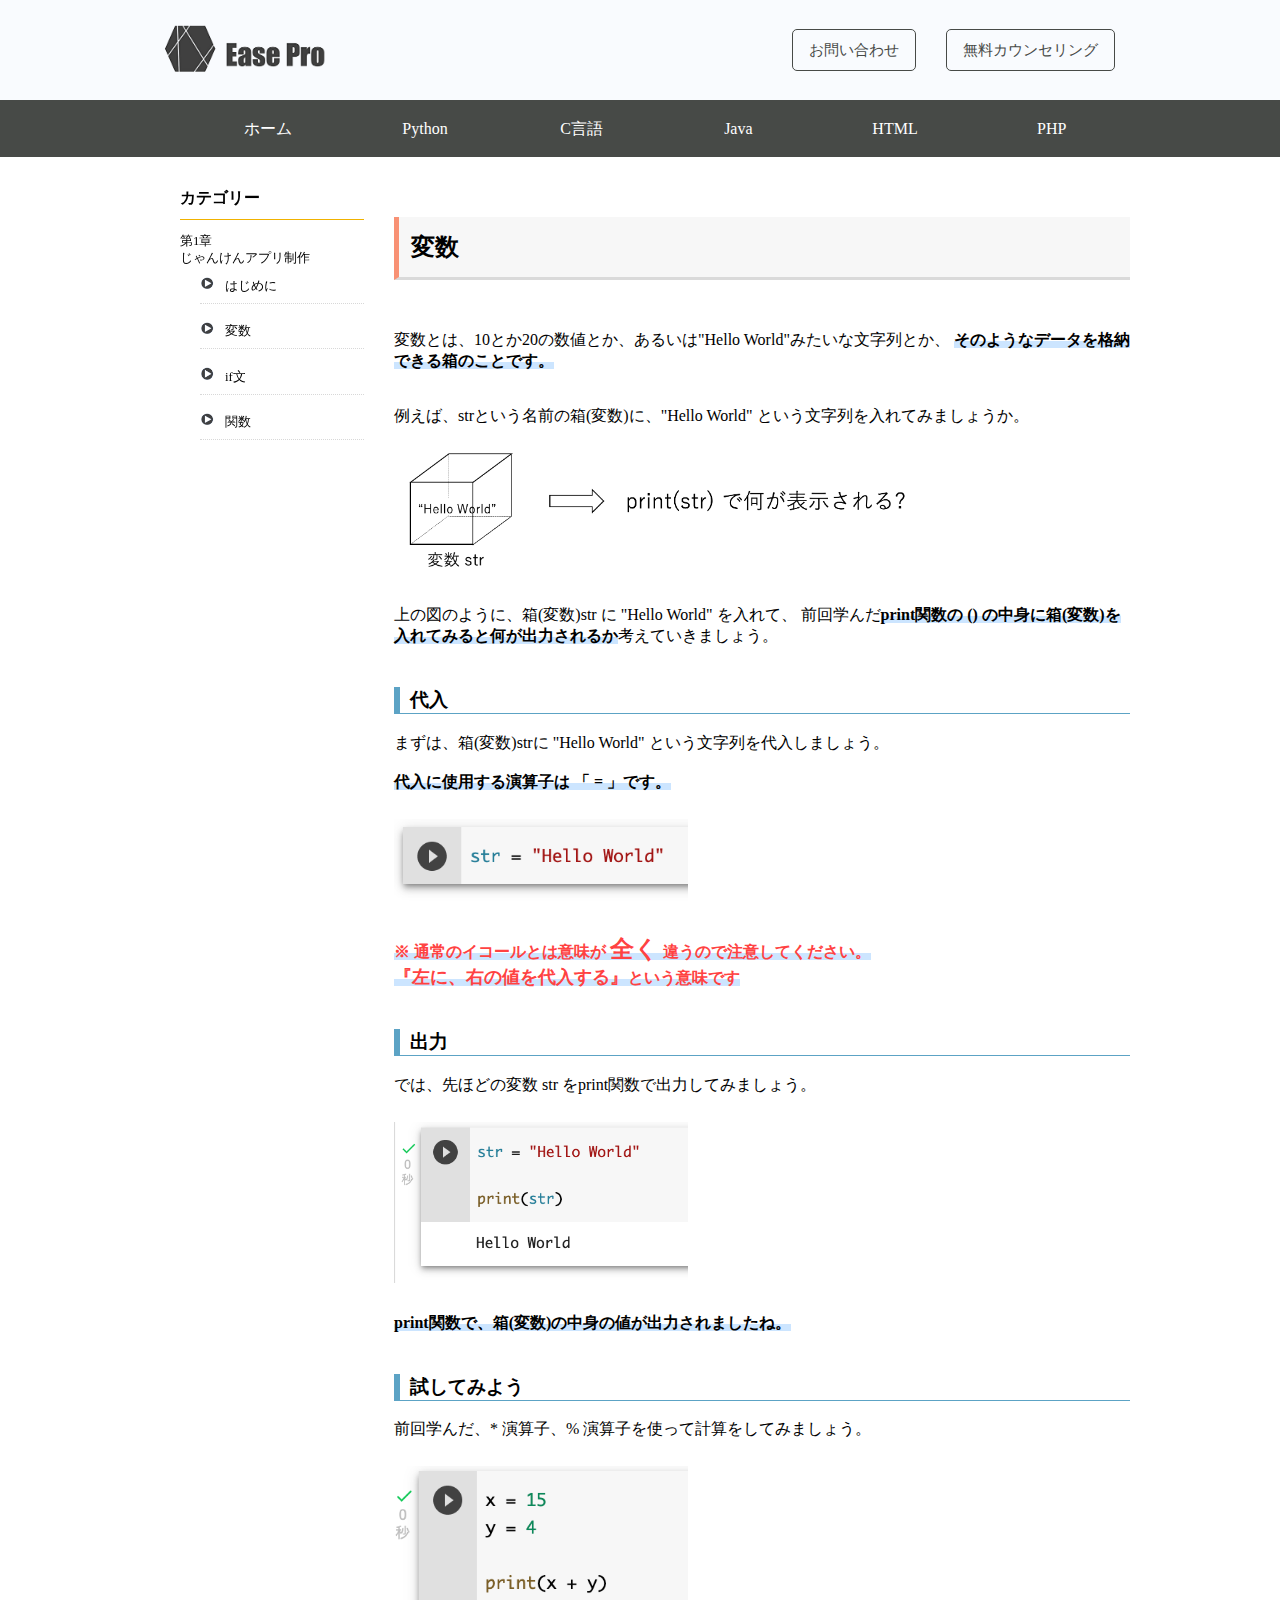
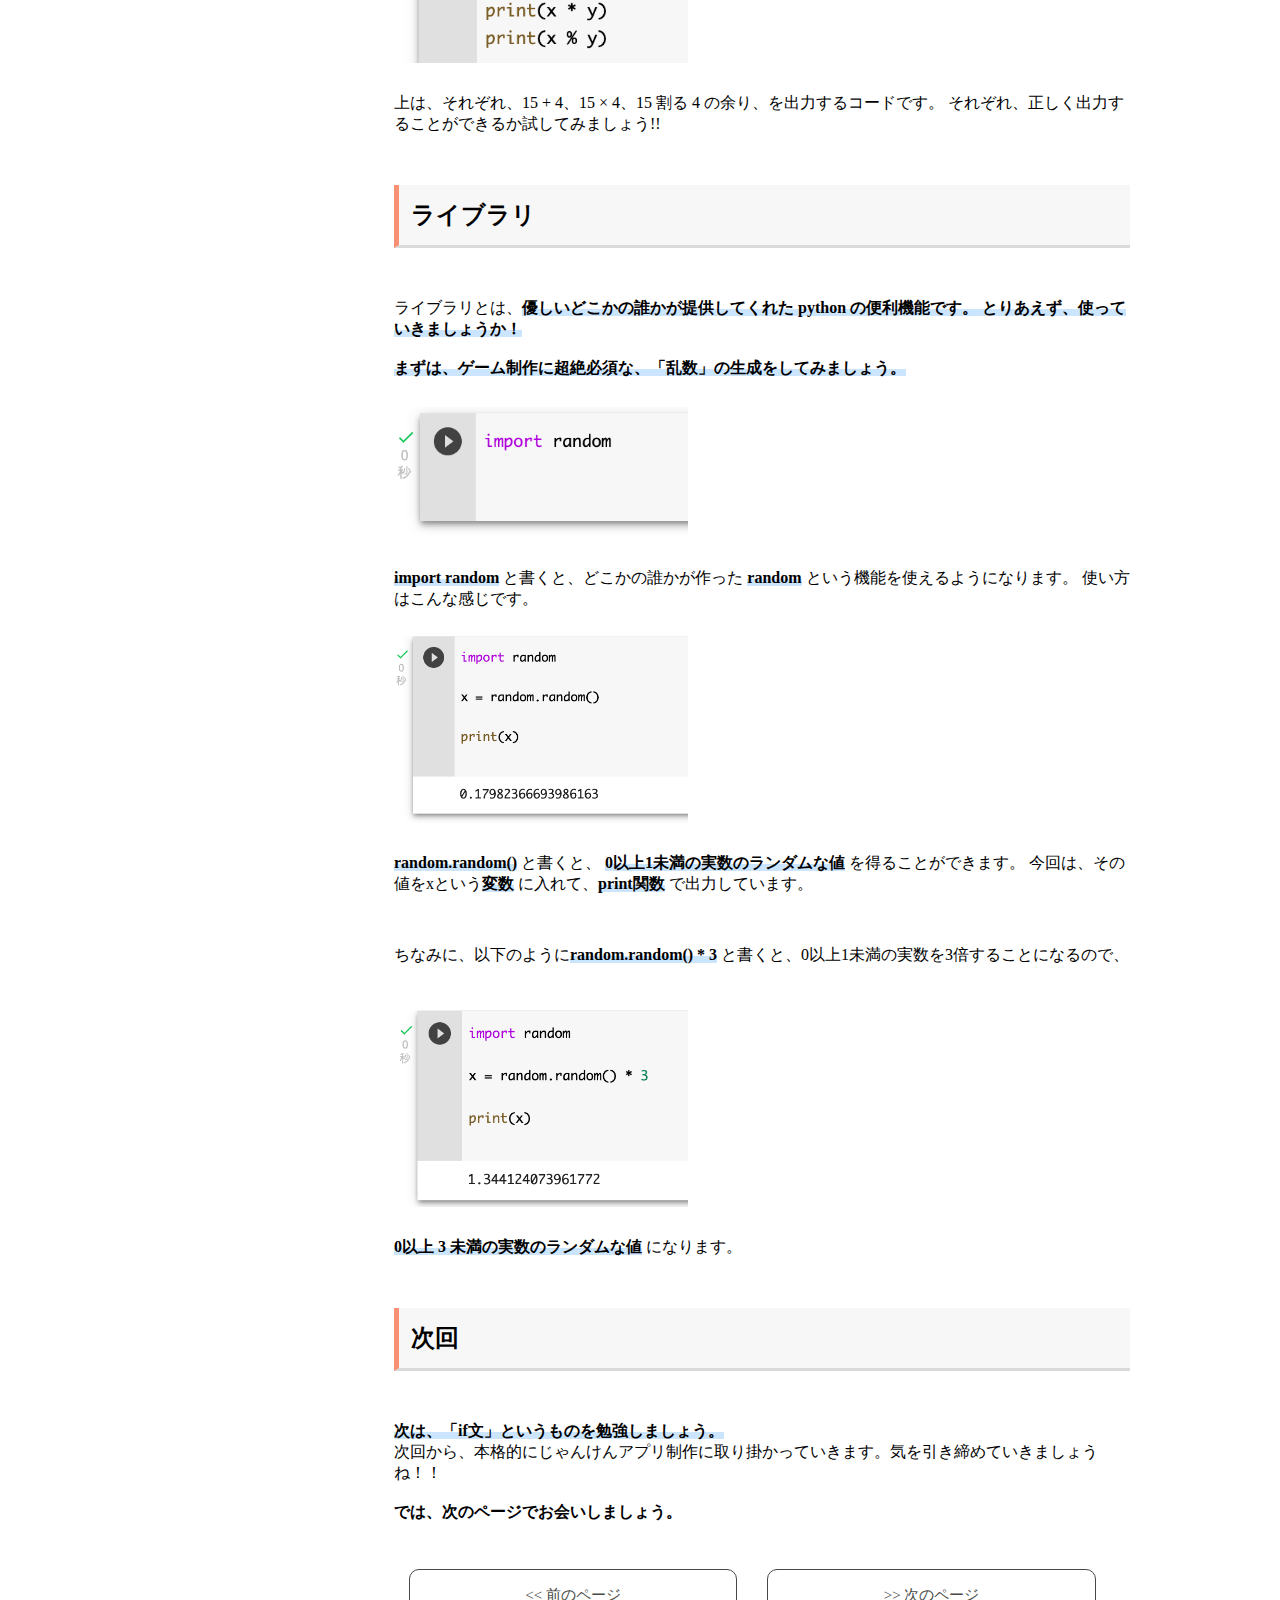
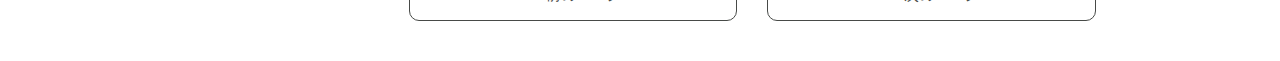
==== commit d1095e88: "Add files via upload" ====
--- a/variable.html
+++ b/variable.html
@@ -111,8 +111,8 @@
                 </p>
     
                 <div class="previous-next">
-                    <div class="next"><a href="https://genki2001.github.io/EasePro/" style="text-decoration: none;">&#0060;&#0060; 前のページ</a> </div>
-                    <div class="next"><a href="https://genki2001.github.io/EasePro/variable.html" style="text-decoration: none;">&#0062;&#0062; 次のページ</a> </div>
+                    <a href="https://genki2001.github.io/EasePro/" class="next">&#0060;&#0060; 前のページ</a>
+                    <a href="https://genki2001.github.io/EasePro/variable.html" class="next">&#0062;&#0062; 次のページ</a>
                 </div>
         </div>
 
--- a/style.css
+++ b/style.css
@@ -199,7 +199,17 @@
     cursor: pointer;
     transition: .3s;
     text-decoration: none;
-  }
+}
+.next{
+    font-size: 15px;
+    color: #474a47;
+    line-height: 40px;
+    padding: 5px 16px;
+    margin: 30px 15px;
+    cursor: pointer;
+    transition: .3s;
+    text-decoration: none;
+}
 
 .next:hover{
     color: white;
